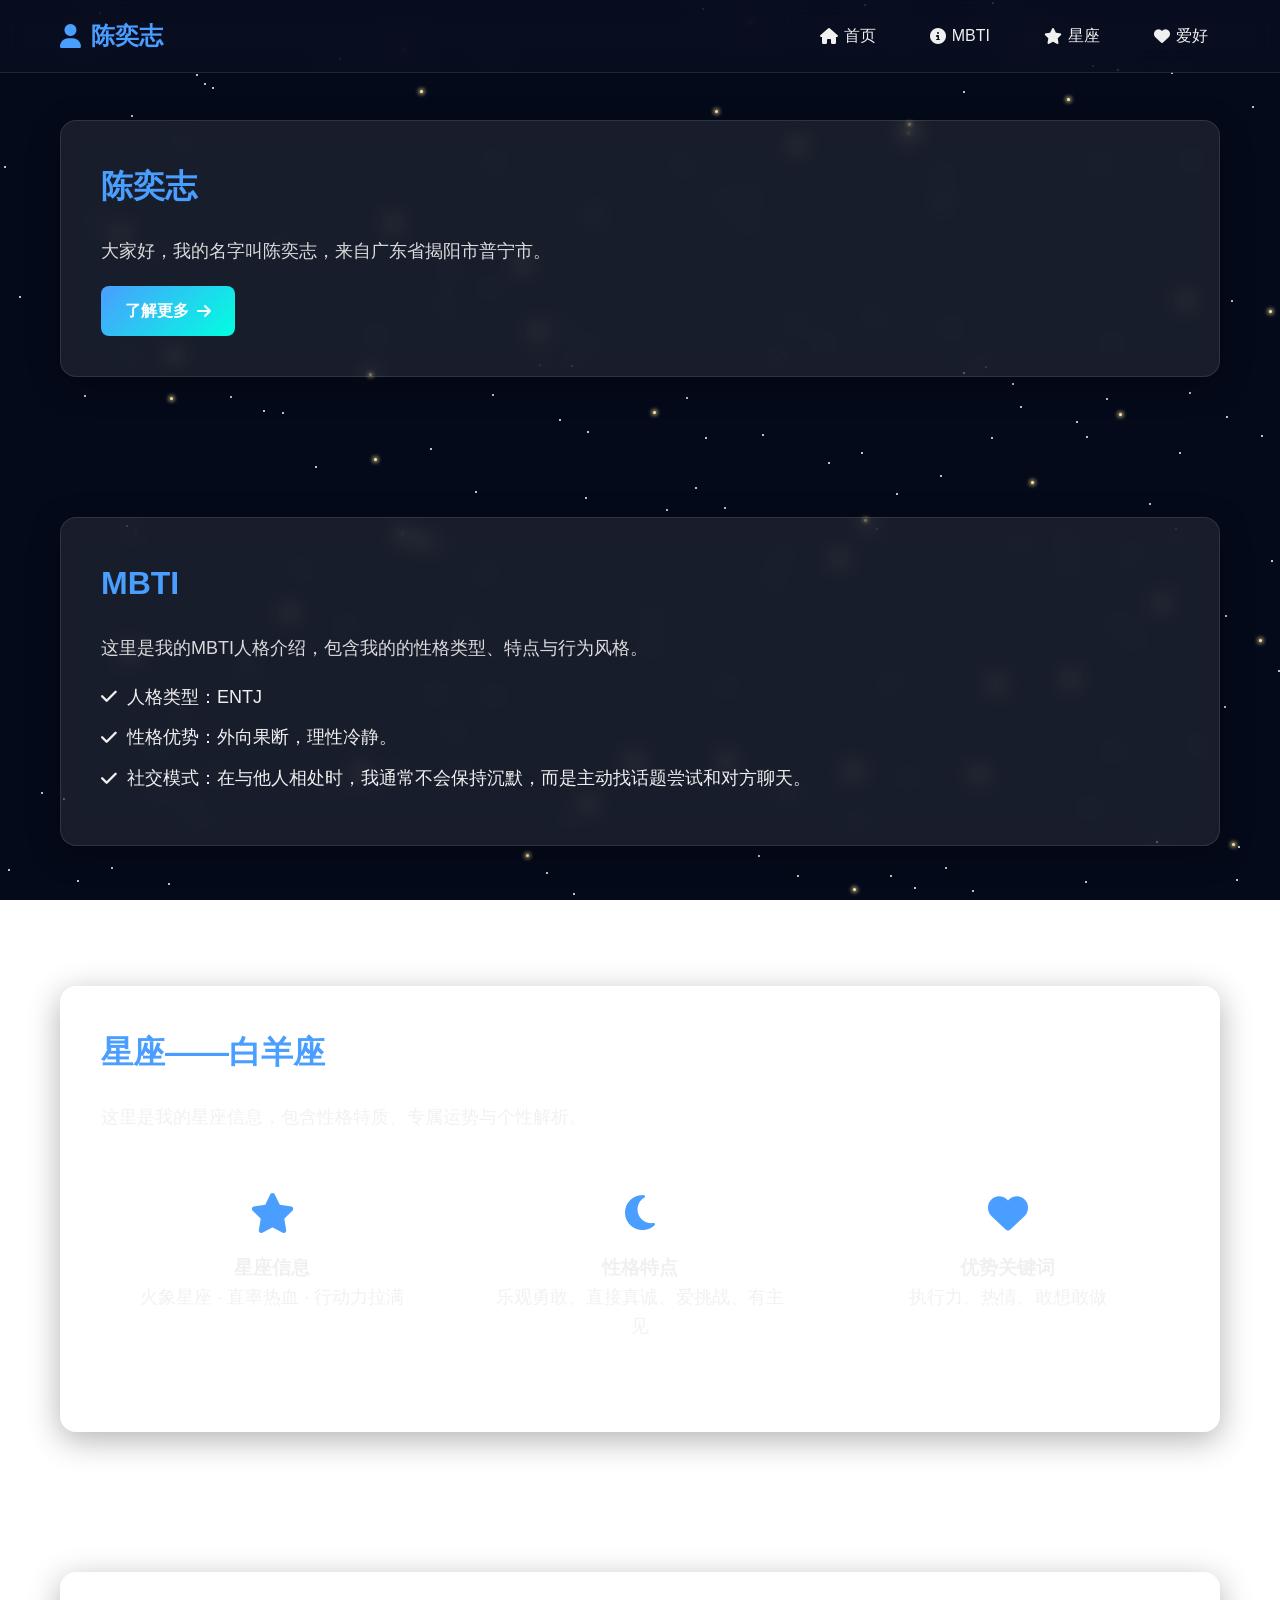
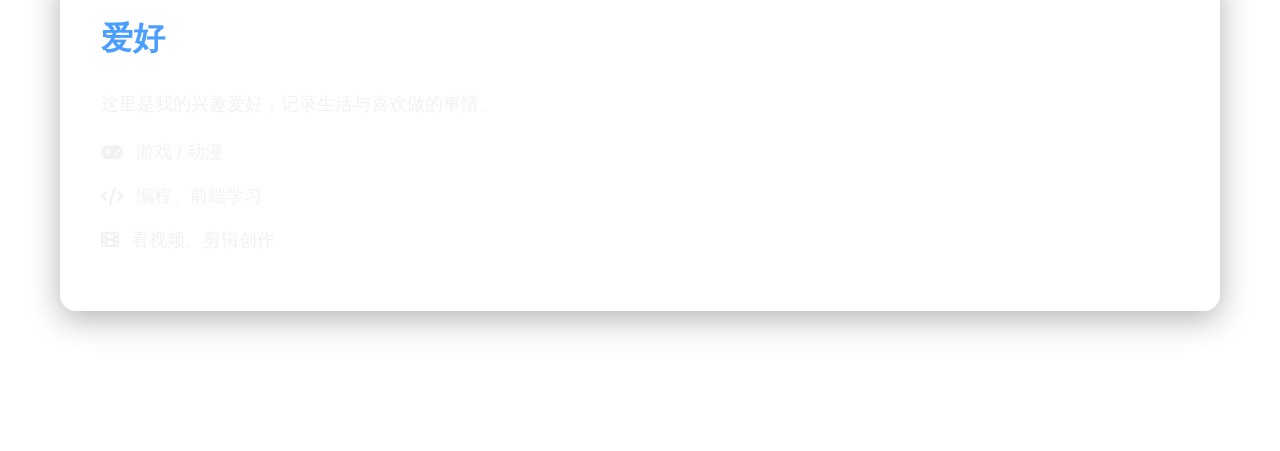
==== index.html @ 9e47779c "Add files via upload" ====
<!DOCTYPE html>
<html lang="zh-CN">
<head>
  <meta charset="UTF-8" />
  <meta name="viewport" content="width=device-width, initial-scale=1.0"/>
  <title>陈奕志的个人主页</title>
  <link rel="stylesheet" href="https://cdn.bootcdn.net/ajax/libs/font-awesome/6.4.0/css/all.min.css"/>
  <style>
    * {
      margin: 0;
      padding: 0;
      box-sizing: border-box;
    }
    :root {
      --primary-color: #4a9eff;
      --secondary-color: #00ffe0;
      --bg-dark: #050a1a;
      --card-bg: rgba(255, 255, 255, 0.08);
      --text-light: #f0f0f0;
      --shadow: 0 8px 32px rgba(0, 0, 0, 0.3);
    }
    html { scroll-behavior: smooth; }
    body {
      font-family: 'Segoe UI', Tahoma, Geneva, Verdana, sans-serif;
      color: var(--text-light);
      overflow-x: hidden;
      line-height: 1.6;
    }
    .stars-bg {
      position: fixed;
      top: 0;
      left: 0;
      width: 100vw;
      height: 100vh;
      background: var(--bg-dark);
      z-index: -1;
      overflow: hidden;
    }
    .star {
      position: absolute;
      width: 2px;
      height: 2px;
      background: #fff;
      border-radius: 50%;
      animation: twinkle 2s infinite ease-in-out;
    }
    @keyframes twinkle {
      0%,100%{opacity:0.3; transform:scale(1);}
      50%{opacity:1; transform:scale(1.2);}
    }
    .star.large {
      width: 3px;
      height: 3px;
      background: #ffe89e;
      box-shadow: 0 0 4px 1px #ffe89e;
    }
    .header {
      position: fixed;
      top: 0;
      width: 100%;
      background: rgba(10,15,35,0.6);
      backdrop-filter: blur(15px);
      border-bottom: 1px solid rgba(255,255,255,0.1);
      z-index: 100;
      padding: 15px 0;
      transition: top 0.3s ease;
    }
    .header.hide { top: -100px; }
    .header-container {
      max-width: 1200px;
      margin: 0 auto;
      padding: 0 20px;
      display: flex;
      justify-content: space-between;
      align-items: center;
    }
    .logo {
      font-size: 24px;
      font-weight: 700;
      color: var(--primary-color);
      display: flex;
      align-items: center;
      gap: 10px;
    }
    .nav {
      display: flex;
      gap: 30px;
    }
    .nav-link {
      color: var(--text-light);
      text-decoration: none;
      font-size: 16px;
      font-weight: 500;
      padding: 8px 12px;
      border-radius: 8px;
      transition: all 0.3s ease;
      display: flex;
      align-items: center;
      gap: 6px;
    }
    .nav-link:hover {
      background: rgba(74,158,255,0.1);
      color: var(--primary-color);
      transform: translateY(-2px);
    }
    .nav-link.active {
      background: rgba(74,158,255,0.15);
      color: var(--primary-color);
    }
    .main-content {
      max-width: 1200px;
      margin: 120px auto 50px;
      padding: 0 20px;
    }
    .content-section {
      margin-bottom: 140px;
      border-radius: 16px;
      background: var(--card-bg);
      backdrop-filter: blur(10px);
      border: 1px solid rgba(255,255,255,0.1);
      box-shadow: var(--shadow);
      overflow: hidden;
      transition: all 0.3s ease;
    }
    .content-section:hover {
      transform: translateY(-5px);
      box-shadow: 0 12px 40px rgba(0,0,0,0.4);
      border-color: rgba(74,158,255,0.3);
    }
    .section-content { padding: 40px; }
    .content-section h2 {
      font-size: 32px;
      margin-bottom: 25px;
      color: var(--primary-color);
    }
    .content-section p {
      font-size: 18px;
      margin-bottom: 20px;
      opacity: 0.9;
    }
    .btn {
      background: linear-gradient(135deg, var(--primary-color), var(--secondary-color));
      color: white;
      text-decoration: none;
      border: none;
      padding: 12px 24px;
      font-size: 16px;
      font-weight: 600;
      border-radius: 8px;
      display: inline-flex;
      align-items: center;
      gap: 8px;
      transition: all 0.3s ease;
    }
    .btn:hover {
      transform: translateY(-3px);
      box-shadow: 0 6px 20px rgba(74,158,255,0.5);
    }
    .feature-list {
      list-style: none;
      margin-top: 20px;
    }
    .feature-list li {
      font-size: 18px;
      margin: 12px 0;
      display: flex;
      align-items: center;
      gap: 10px;
    }
    .card-grid {
      display: grid;
      grid-template-columns: repeat(auto-fit, minmax(280px, 1fr));
      gap: 25px;
      margin-top: 30px;
    }
    .feature-card {
      background: rgba(255,255,255,0.05);
      border: 1px solid rgba(255,255,255,0.1);
      border-radius: 12px;
      padding: 30px 20px;
      text-align: center;
      transition: all 0.3s ease;
    }
    .feature-card:hover {
      background: rgba(74,158,255,0.1);
      transform: translateY(-5px);
      border-color: var(--primary-color);
    }
    .feature-card i {
      font-size: 40px;
      color: var(--primary-color);
      margin-bottom: 20px;
    }
    .contact-info p {
      display: flex;
      align-items: center;
      gap: 12px;
      margin: 15px 0;
      font-size: 18px;
    }
    @media (max-width:768px){
      .header-container{flex-direction:column;gap:15px;}
      .nav{gap:15px;flex-wrap:wrap;justify-content:center;}
      .section-content{padding:25px;}
    }
  </style>
</head>
<body>
  <div class="stars-bg"></div>
  <header class="header">
    <div class="header-container">
      <h1 class="logo"><i class="fas fa-user"></i> 陈奕志</h1>
      <nav class="nav">
        <a href="#section1" class="nav-link"><i class="fas fa-home"></i> 首页</a>
        <a href="#section2" class="nav-link"><i class="fas fa-info-circle"></i> MBTI</a>
        <a href="#section3" class="nav-link"><i class="fas fa-star"></i> 星座</a>
        <a href="#section4" class="nav-link"><i class="fas fa-heart"></i> 爱好</a>
      </nav>
    </div>
  </header>

  <!-- 主内容 -->
<main class="main-content">
  <section id="section1" class="content-section">
    <div class="section-content">
      <h2> 陈奕志</h2>
      <p>大家好，我的名字叫陈奕志，来自广东省揭阳市普宁市。</p>
      <a href="#section2" class="btn">了解更多 <i class="fas fa-arrow-right"></i></a>
    </div>
  </section>

  <section id="section2" class="content-section">
    <div class="section-content">
      <h2> MBTI</h2>
      <p>这里是我的MBTI人格介绍，包含我的的性格类型、特点与行为风格。</p>
      <ul class="feature-list">
        <li><i class="fas fa-check"></i> 人格类型：ENTJ</li>
        <li><i class="fas fa-check"></i> 性格优势：外向果断，理性冷静。</li>
        <li><i class="fas fa-check"></i> 社交模式：在与他人相处时，我通常不会保持沉默，而是主动找话题尝试和对方聊天。</li>
      </ul>
    </div>
  </section>

  <section id="section3" class="content-section">
    <div class="section-content">
      <h2> 星座——白羊座</h2>
      <p>这里是我的星座信息，包含性格特质、专属运势与个性解析。</p>
      <div class="card-grid">
        <div class="feature-card">
          <i class="fas fa-star"></i>
          <h3>星座信息</h3>
          <p>火象星座 · 直率热血 · 行动力拉满</p>
        </div>
        <div class="feature-card">
          <i class="fas fa-moon"></i>
          <h3>性格特点</h3>
          <p>乐观勇敢、直接真诚、爱挑战、有主见</p>
        </div>
        <div class="feature-card">
          <i class="fas fa-heart"></i>
          <h3>优势关键词</h3>
          <p>执行力、热情、敢想敢做</p>
        </div>
      </div>
    </div>
  </section>

  <section id="section4" class="content-section">
    <div class="section-content">
      <h2> 爱好</h2>
      <p>这里是我的兴趣爱好，记录生活与喜欢做的事情。</p>
      <div class="contact-info">
        <p><i class="fas fa-gamepad"></i> 游戏 / 动漫</p>
        <p><i class="fas fa-code"></i> 编程、前端学习</p>
        <p><i class="fas fa-film"></i> 看视频、剪辑创作</p>
      </div>
    </div>
  </section>
</main>

  <script>
    function createStars(){
      const s=document.querySelector('.stars-bg');
      for(let i=0;i<200;i++){
        const d=document.createElement('div');
        d.className='star'+(Math.random()>0.8?' large':'');
        d.style.left=Math.random()*100+'vw';
        d.style.top=Math.random()*100+'vh';
        d.style.animationDelay=Math.random()*2+'s';
        s.appendChild(d);
      }
    }
    let last=0;
    function toggleHeader(){
      const h=document.querySelector('.header');
      const y=window.scrollY;
      if(y<=10) h.classList.remove('hide');
      else if(y>last) h.classList.add('hide');
      else h.classList.remove('hide');
      last=y;
    }
    window.addEventListener('DOMContentLoaded',()=>{
      createStars();
    });
    window.addEventListener('scroll',toggleHeader);
  </script>
</body>
</html>
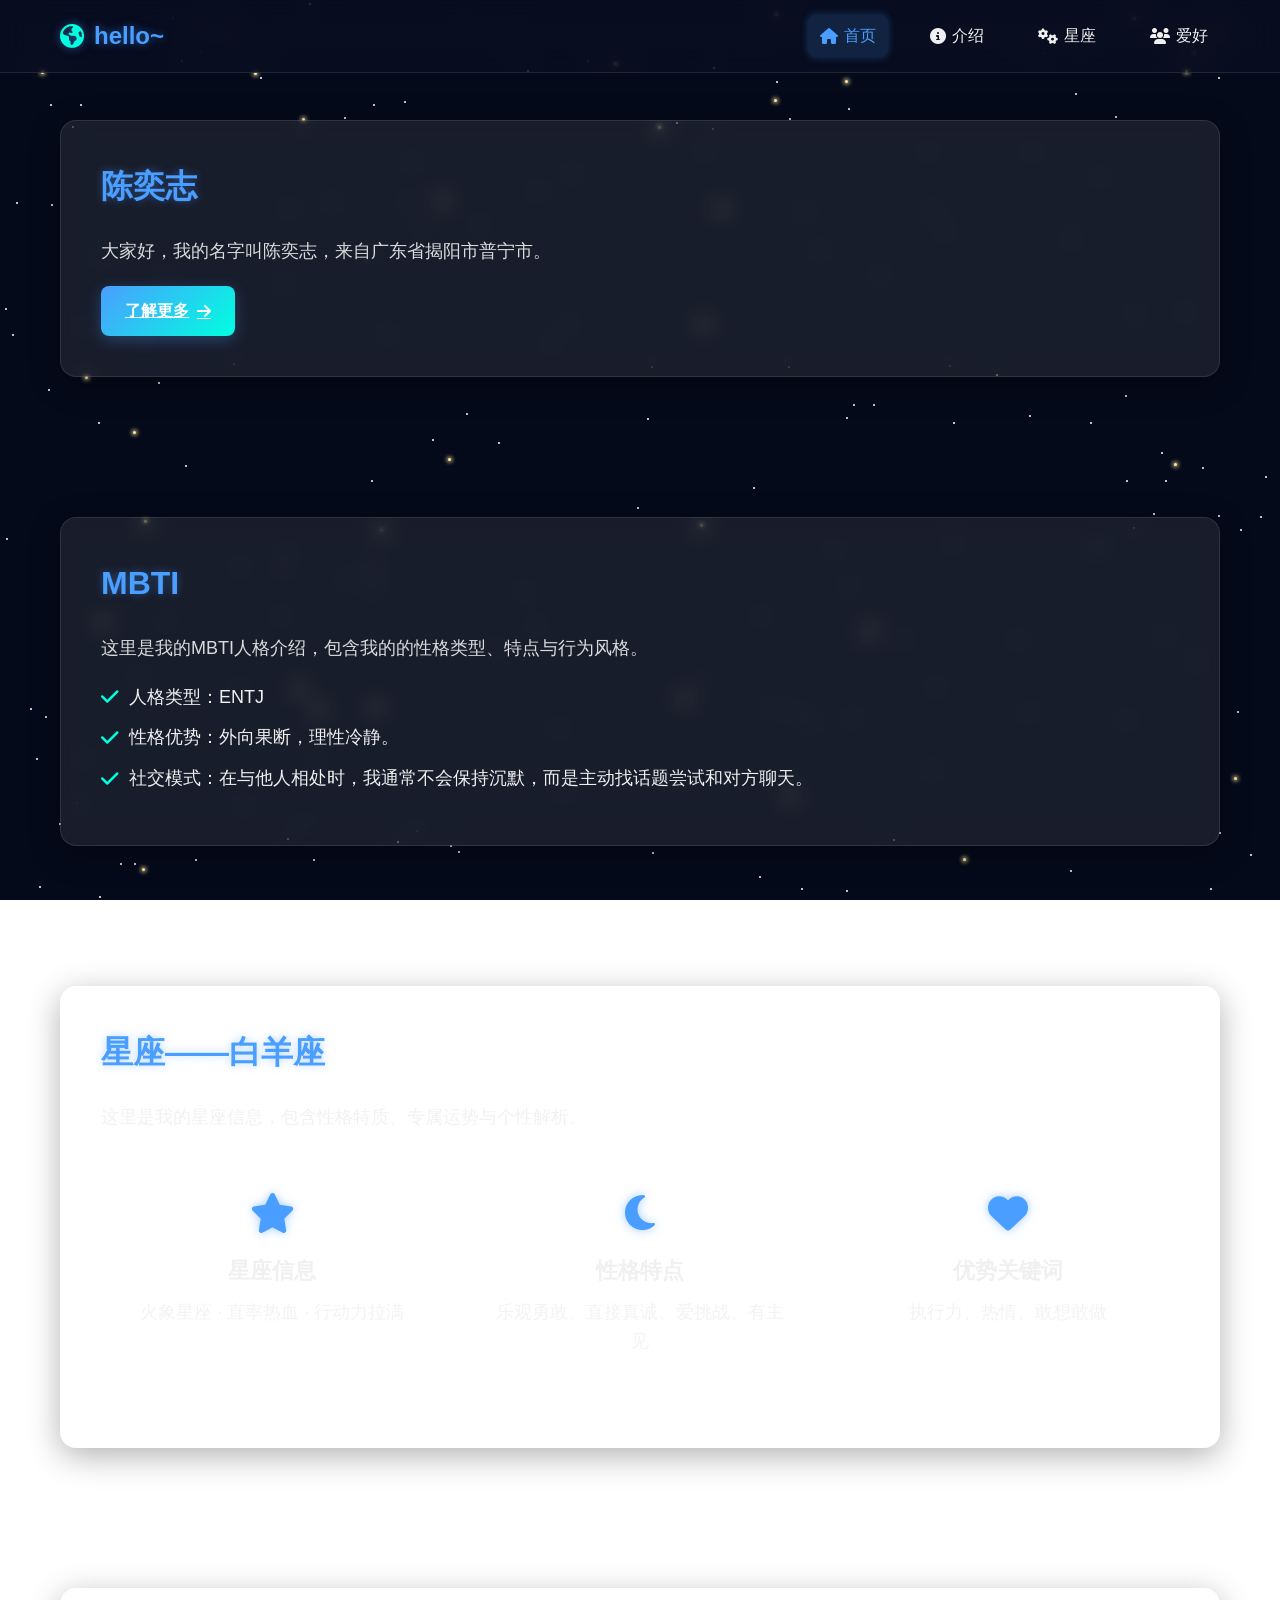
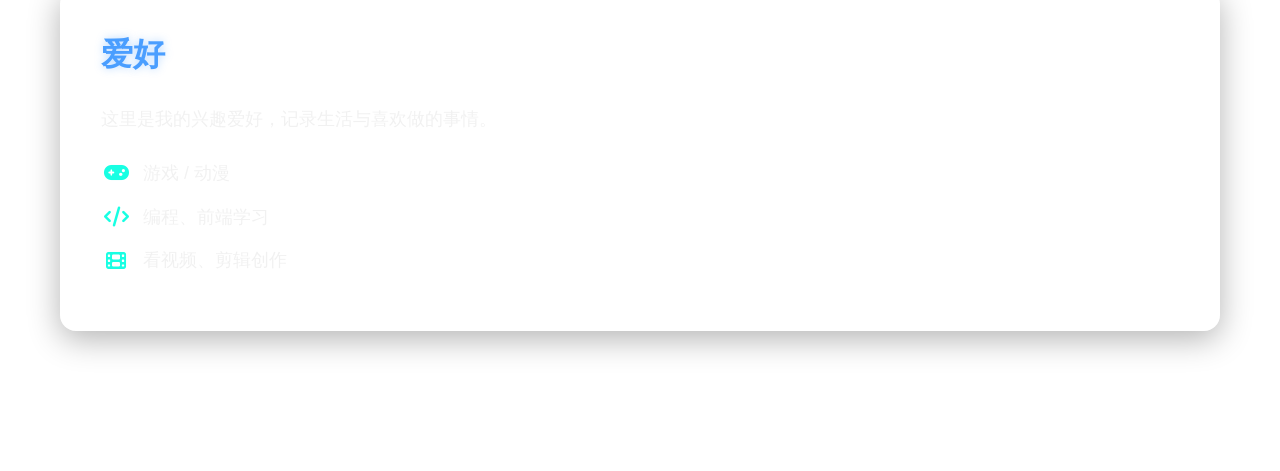
==== commit c1942be5: "Update index.html" ====
--- a/index.html
+++ b/index.html
@@ -1,220 +1,28 @@
 <!DOCTYPE html>
 <html lang="zh-CN">
 <head>
-  <meta charset="UTF-8" />
-  <meta name="viewport" content="width=device-width, initial-scale=1.0"/>
-  <title>陈奕志的个人主页</title>
-  <link rel="stylesheet" href="https://cdn.bootcdn.net/ajax/libs/font-awesome/6.4.0/css/all.min.css"/>
-  <style>
-    * {
-      margin: 0;
-      padding: 0;
-      box-sizing: border-box;
-    }
-    :root {
-      --primary-color: #4a9eff;
-      --secondary-color: #00ffe0;
-      --bg-dark: #050a1a;
-      --card-bg: rgba(255, 255, 255, 0.08);
-      --text-light: #f0f0f0;
-      --shadow: 0 8px 32px rgba(0, 0, 0, 0.3);
-    }
-    html { scroll-behavior: smooth; }
-    body {
-      font-family: 'Segoe UI', Tahoma, Geneva, Verdana, sans-serif;
-      color: var(--text-light);
-      overflow-x: hidden;
-      line-height: 1.6;
-    }
-    .stars-bg {
-      position: fixed;
-      top: 0;
-      left: 0;
-      width: 100vw;
-      height: 100vh;
-      background: var(--bg-dark);
-      z-index: -1;
-      overflow: hidden;
-    }
-    .star {
-      position: absolute;
-      width: 2px;
-      height: 2px;
-      background: #fff;
-      border-radius: 50%;
-      animation: twinkle 2s infinite ease-in-out;
-    }
-    @keyframes twinkle {
-      0%,100%{opacity:0.3; transform:scale(1);}
-      50%{opacity:1; transform:scale(1.2);}
-    }
-    .star.large {
-      width: 3px;
-      height: 3px;
-      background: #ffe89e;
-      box-shadow: 0 0 4px 1px #ffe89e;
-    }
-    .header {
-      position: fixed;
-      top: 0;
-      width: 100%;
-      background: rgba(10,15,35,0.6);
-      backdrop-filter: blur(15px);
-      border-bottom: 1px solid rgba(255,255,255,0.1);
-      z-index: 100;
-      padding: 15px 0;
-      transition: top 0.3s ease;
-    }
-    .header.hide { top: -100px; }
-    .header-container {
-      max-width: 1200px;
-      margin: 0 auto;
-      padding: 0 20px;
-      display: flex;
-      justify-content: space-between;
-      align-items: center;
-    }
-    .logo {
-      font-size: 24px;
-      font-weight: 700;
-      color: var(--primary-color);
-      display: flex;
-      align-items: center;
-      gap: 10px;
-    }
-    .nav {
-      display: flex;
-      gap: 30px;
-    }
-    .nav-link {
-      color: var(--text-light);
-      text-decoration: none;
-      font-size: 16px;
-      font-weight: 500;
-      padding: 8px 12px;
-      border-radius: 8px;
-      transition: all 0.3s ease;
-      display: flex;
-      align-items: center;
-      gap: 6px;
-    }
-    .nav-link:hover {
-      background: rgba(74,158,255,0.1);
-      color: var(--primary-color);
-      transform: translateY(-2px);
-    }
-    .nav-link.active {
-      background: rgba(74,158,255,0.15);
-      color: var(--primary-color);
-    }
-    .main-content {
-      max-width: 1200px;
-      margin: 120px auto 50px;
-      padding: 0 20px;
-    }
-    .content-section {
-      margin-bottom: 140px;
-      border-radius: 16px;
-      background: var(--card-bg);
-      backdrop-filter: blur(10px);
-      border: 1px solid rgba(255,255,255,0.1);
-      box-shadow: var(--shadow);
-      overflow: hidden;
-      transition: all 0.3s ease;
-    }
-    .content-section:hover {
-      transform: translateY(-5px);
-      box-shadow: 0 12px 40px rgba(0,0,0,0.4);
-      border-color: rgba(74,158,255,0.3);
-    }
-    .section-content { padding: 40px; }
-    .content-section h2 {
-      font-size: 32px;
-      margin-bottom: 25px;
-      color: var(--primary-color);
-    }
-    .content-section p {
-      font-size: 18px;
-      margin-bottom: 20px;
-      opacity: 0.9;
-    }
-    .btn {
-      background: linear-gradient(135deg, var(--primary-color), var(--secondary-color));
-      color: white;
-      text-decoration: none;
-      border: none;
-      padding: 12px 24px;
-      font-size: 16px;
-      font-weight: 600;
-      border-radius: 8px;
-      display: inline-flex;
-      align-items: center;
-      gap: 8px;
-      transition: all 0.3s ease;
-    }
-    .btn:hover {
-      transform: translateY(-3px);
-      box-shadow: 0 6px 20px rgba(74,158,255,0.5);
-    }
-    .feature-list {
-      list-style: none;
-      margin-top: 20px;
-    }
-    .feature-list li {
-      font-size: 18px;
-      margin: 12px 0;
-      display: flex;
-      align-items: center;
-      gap: 10px;
-    }
-    .card-grid {
-      display: grid;
-      grid-template-columns: repeat(auto-fit, minmax(280px, 1fr));
-      gap: 25px;
-      margin-top: 30px;
-    }
-    .feature-card {
-      background: rgba(255,255,255,0.05);
-      border: 1px solid rgba(255,255,255,0.1);
-      border-radius: 12px;
-      padding: 30px 20px;
-      text-align: center;
-      transition: all 0.3s ease;
-    }
-    .feature-card:hover {
-      background: rgba(74,158,255,0.1);
-      transform: translateY(-5px);
-      border-color: var(--primary-color);
-    }
-    .feature-card i {
-      font-size: 40px;
-      color: var(--primary-color);
-      margin-bottom: 20px;
-    }
-    .contact-info p {
-      display: flex;
-      align-items: center;
-      gap: 12px;
-      margin: 15px 0;
-      font-size: 18px;
-    }
-    @media (max-width:768px){
-      .header-container{flex-direction:column;gap:15px;}
-      .nav{gap:15px;flex-wrap:wrap;justify-content:center;}
-      .section-content{padding:25px;}
-    }
-  </style>
+  <meta charset="UTF-8">
+  <meta name="viewport" content="width=device-width, initial-scale=1.0">
+  <title>自我介绍</title>
+  <link rel="stylesheet" href="css/style.css">
+  <!-- 引入图标库，让导航更美观 -->
+  <link rel="stylesheet" href="https://cdn.bootcdn.net/ajax/libs/font-awesome/6.4.0/css/all.min.css">
 </head>
 <body>
+  <!-- 动态星空背景 -->
   <div class="stars-bg"></div>
+
+  <!-- 顶部导航 -->
   <header class="header">
     <div class="header-container">
-      <h1 class="logo"><i class="fas fa-user"></i> 陈奕志</h1>
+      <h1 class="logo">
+        <i class="fas fa-globe-americas"></i> hello~
+      </h1>
       <nav class="nav">
         <a href="#section1" class="nav-link"><i class="fas fa-home"></i> 首页</a>
-        <a href="#section2" class="nav-link"><i class="fas fa-info-circle"></i> MBTI</a>
-        <a href="#section3" class="nav-link"><i class="fas fa-star"></i> 星座</a>
-        <a href="#section4" class="nav-link"><i class="fas fa-heart"></i> 爱好</a>
+        <a href="#section2" class="nav-link"><i class="fas fa-info-circle"></i> 介绍</a>
+        <a href="#section3" class="nav-link"><i class="fas fa-cogs"></i> 星座</a>
+        <a href="#section4" class="nav-link"><i class="fas fa-users"></i> 爱好</a>
       </nav>
     </div>
   </header>
@@ -278,31 +86,8 @@
   </section>
 </main>
 
-  <script>
-    function createStars(){
-      const s=document.querySelector('.stars-bg');
-      for(let i=0;i<200;i++){
-        const d=document.createElement('div');
-        d.className='star'+(Math.random()>0.8?' large':'');
-        d.style.left=Math.random()*100+'vw';
-        d.style.top=Math.random()*100+'vh';
-        d.style.animationDelay=Math.random()*2+'s';
-        s.appendChild(d);
-      }
-    }
-    let last=0;
-    function toggleHeader(){
-      const h=document.querySelector('.header');
-      const y=window.scrollY;
-      if(y<=10) h.classList.remove('hide');
-      else if(y>last) h.classList.add('hide');
-      else h.classList.remove('hide');
-      last=y;
-    }
-    window.addEventListener('DOMContentLoaded',()=>{
-      createStars();
-    });
-    window.addEventListener('scroll',toggleHeader);
-  </script>
+
+  <script src="js/script.js"></script>
 </body>
 </html>
+
--- a/css/style.css
+++ b/css/style.css
@@ -0,0 +1,316 @@
+/* 全局重置与基础样式 */
+* {
+  margin: 0;
+  padding: 0;
+  box-sizing: border-box;
+}
+
+:root {
+  --primary-color: #4a9eff;
+  --secondary-color: #00ffe0;
+  --bg-dark: #050a1a;
+  --card-bg: rgba(255, 255, 255, 0.08);
+  --text-light: #f0f0f0;
+  --shadow: 0 8px 32px rgba(0, 0, 0, 0.3);
+}
+
+body {
+  font-family: 'Segoe UI', Tahoma, Geneva, Verdana, sans-serif;
+  color: var(--text-light);
+  overflow-x: hidden;
+  line-height: 1.6;
+}
+
+/* 🌟 动态星空背景核心样式 */
+.stars-bg {
+  position: fixed;
+  top: 0;
+  left: 0;
+  width: 100vw;
+  height: 100vh;
+  background: var(--bg-dark);
+  z-index: -1;
+  overflow: hidden;
+}
+
+/* 星星元素 - 动态生成 */
+.star {
+  position: absolute;
+  width: 2px;
+  height: 2px;
+  background: #fff;
+  border-radius: 50%;
+  animation: twinkle 2s infinite ease-in-out;
+}
+
+/* 星星闪烁动画 */
+@keyframes twinkle {
+  0%, 100% { opacity: 0.3; transform: scale(1); }
+  50% { opacity: 1; transform: scale(1.2); }
+}
+
+/* 大星星样式 */
+.star.large {
+  width: 3px;
+  height: 3px;
+  background: #ffe89e;
+  box-shadow: 0 0 4px 1px #ffe89e;
+}
+
+/* 顶部导航栏 - 玻璃拟态 */
+.header {
+  position: fixed;
+  top: 0;
+  width: 100%;
+  background: rgba(10, 15, 35, 0.6);
+  backdrop-filter: blur(15px);
+  -webkit-backdrop-filter: blur(15px);
+  border-bottom: 1px solid rgba(255, 255, 255, 0.1);
+  z-index: 100;
+  padding: 15px 0;
+  /* 新加下面三行 */
+  transition: top 0.3s ease;
+}
+/* 滚动时隐藏 */
+.header.hide {
+  top: -100px;
+}
+
+.header-container {
+  max-width: 1200px;
+  margin: 0 auto;
+  padding: 0 20px;
+  display: flex;
+  justify-content: space-between;
+  align-items: center;
+}
+
+.logo {
+  font-size: 24px;
+  font-weight: 700;
+  color: var(--primary-color);
+  display: flex;
+  align-items: center;
+  gap: 10px;
+  text-shadow: 0 0 10px rgba(74, 158, 255, 0.5);
+}
+
+.logo i {
+  color: var(--secondary-color);
+}
+
+.nav {
+  display: flex;
+  gap: 30px;
+}
+
+.nav-link {
+  color: var(--text-light);
+  text-decoration: none;
+  font-size: 16px;
+  font-weight: 500;
+  padding: 8px 12px;
+  border-radius: 8px;
+  transition: all 0.3s ease;
+  display: flex;
+  align-items: center;
+  gap: 6px;
+}
+
+.nav-link:hover {
+  background: rgba(74, 158, 255, 0.1);
+  color: var(--primary-color);
+  transform: translateY(-2px);
+}
+
+.nav-link.active {
+  background: rgba(74, 158, 255, 0.15);
+  color: var(--primary-color);
+  box-shadow: 0 0 8px rgba(74, 158, 255, 0.3);
+}
+
+/* 主内容区域 */
+.main-content {
+  max-width: 1200px;
+  margin: 120px auto 50px;
+  padding: 0 20px;
+}
+
+/* 内容板块 - 玻璃拟态卡片 */
+.content-section {
+  margin-bottom: 140px;
+  border-radius: 16px;
+  background: var(--card-bg);
+  backdrop-filter: blur(10px);
+  -webkit-backdrop-filter: blur(10px);
+  border: 1px solid rgba(255, 255, 255, 0.1);
+  box-shadow: var(--shadow);
+  overflow: hidden;
+  transition: all 0.3s ease;
+}
+
+.content-section:hover {
+  transform: translateY(-5px);
+  box-shadow: 0 12px 40px rgba(0, 0, 0, 0.4);
+  border-color: rgba(74, 158, 255, 0.3);
+}
+
+.section-content {
+  padding: 40px;
+}
+
+.content-section h2 {
+  font-size: 32px;
+  margin-bottom: 25px;
+  color: var(--primary-color);
+  display: flex;
+  align-items: center;
+  gap: 12px;
+  text-shadow: 0 0 8px rgba(74, 158, 255, 0.4);
+}
+
+.content-section h2 i {
+  color: var(--secondary-color);
+}
+
+.content-section p {
+  font-size: 18px;
+  margin-bottom: 20px;
+  opacity: 0.9;
+}
+
+/* 按钮样式 */
+.btn {
+  background: linear-gradient(135deg, var(--primary-color), var(--secondary-color));
+  color: white;
+  border: none;
+  padding: 12px 24px;
+  font-size: 16px;
+  font-weight: 600;
+  border-radius: 8px;
+  cursor: pointer;
+  transition: all 0.3s ease;
+  box-shadow: 0 4px 15px rgba(74, 158, 255, 0.3);
+  display: inline-flex;
+  align-items: center;
+  gap: 8px;
+}
+
+.btn:hover {
+  transform: translateY(-3px);
+  box-shadow: 0 6px 20px rgba(74, 158, 255, 0.5);
+}
+
+/* 特性列表 */
+.feature-list {
+  list-style: none;
+  margin-top: 20px;
+}
+
+.feature-list li {
+  font-size: 18px;
+  margin: 12px 0;
+  display: flex;
+  align-items: center;
+  gap: 10px;
+}
+
+.feature-list li i {
+  color: var(--secondary-color);
+  font-size: 20px;
+}
+
+/* 卡片网格 */
+.card-grid {
+  display: grid;
+  grid-template-columns: repeat(auto-fit, minmax(280px, 1fr));
+  gap: 25px;
+  margin-top: 30px;
+}
+
+.feature-card {
+  background: rgba(255, 255, 255, 0.05);
+  border: 1px solid rgba(255, 255, 255, 0.1);
+  border-radius: 12px;
+  padding: 30px 20px;
+  text-align: center;
+  transition: all 0.3s ease;
+}
+
+.feature-card:hover {
+  background: rgba(74, 158, 255, 0.1);
+  transform: translateY(-5px);
+  border-color: var(--primary-color);
+}
+
+.feature-card i {
+  font-size: 40px;
+  color: var(--primary-color);
+  margin-bottom: 20px;
+  text-shadow: 0 0 10px rgba(74, 158, 255, 0.5);
+}
+
+.feature-card h3 {
+  font-size: 22px;
+  margin-bottom: 10px;
+  color: var(--text-light);
+}
+
+.feature-card p {
+  opacity: 0.8;
+}
+
+/* 联系信息 */
+.contact-info {
+  margin-top: 25px;
+}
+
+.contact-info p {
+  display: flex;
+  align-items: center;
+  gap: 12px;
+  margin: 15px 0;
+  font-size: 18px;
+}
+
+.contact-info i {
+  color: var(--secondary-color);
+  font-size: 20px;
+  width: 30px;
+  text-align: center;
+}
+
+/* 平滑滚动 */
+html {
+  scroll-behavior: smooth;
+}
+
+/* 响应式适配 - 手机端 */
+@media (max-width: 768px) {
+  .header-container {
+    flex-direction: column;
+    gap: 15px;
+  }
+
+  .nav {
+    gap: 15px;
+    flex-wrap: wrap;
+    justify-content: center;
+  }
+
+  .main-content {
+    margin-top: 160px;
+  }
+
+  .section-content {
+    padding: 25px;
+  }
+
+  .content-section h2 {
+    font-size: 26px;
+  }
+
+  .card-grid {
+    grid-template-columns: 1fr;
+  }
+}
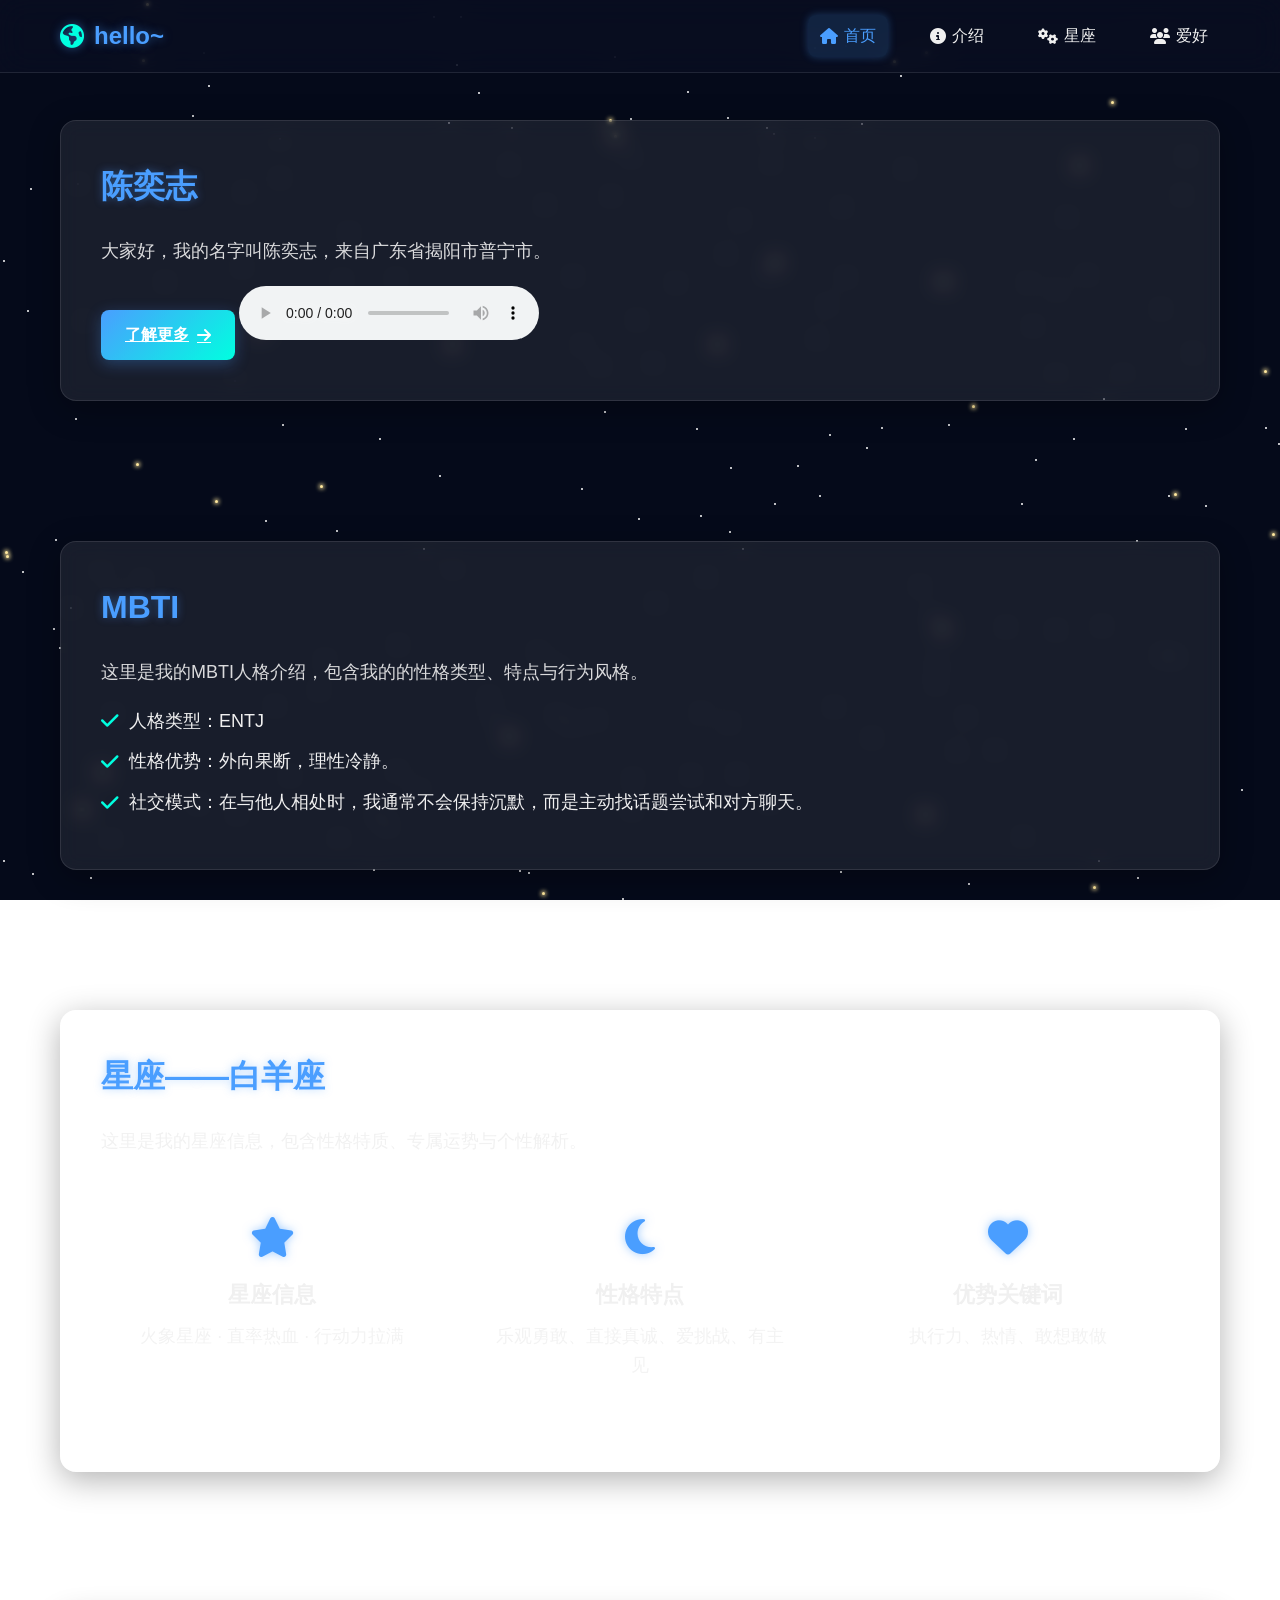
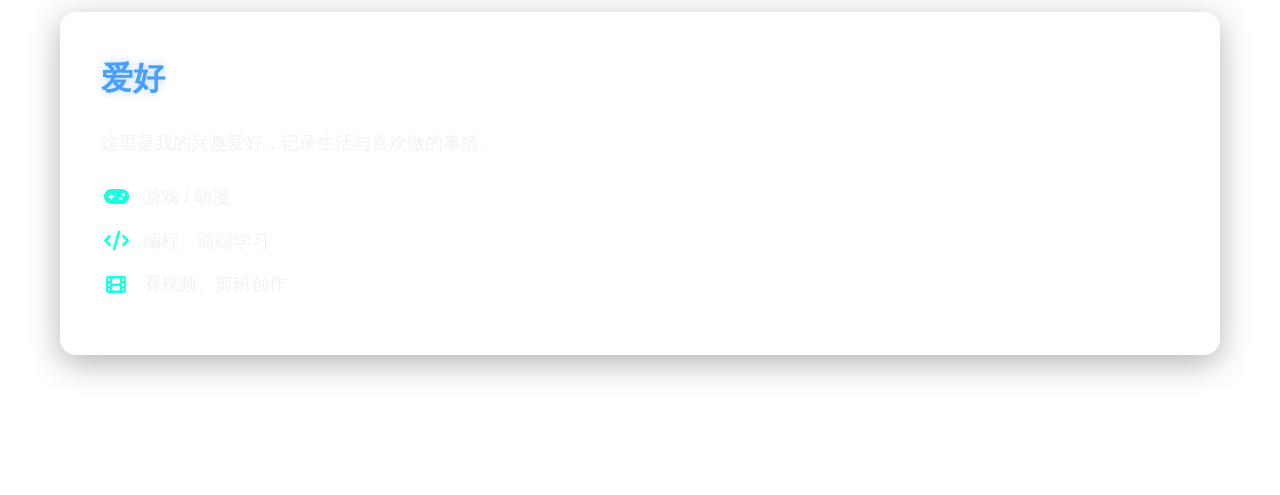
==== commit 9aae396e: "Update index.html" ====
--- a/index.html
+++ b/index.html
@@ -34,6 +34,7 @@
       <h2> 陈奕志</h2>
       <p>大家好，我的名字叫陈奕志，来自广东省揭阳市普宁市。</p>
       <a href="#section2" class="btn">了解更多 <i class="fas fa-arrow-right"></i></a>
+      <audio src="https://music.163.com/song/media/outer/url?id=39227633.mp3" controls loop>
     </div>
   </section>
 
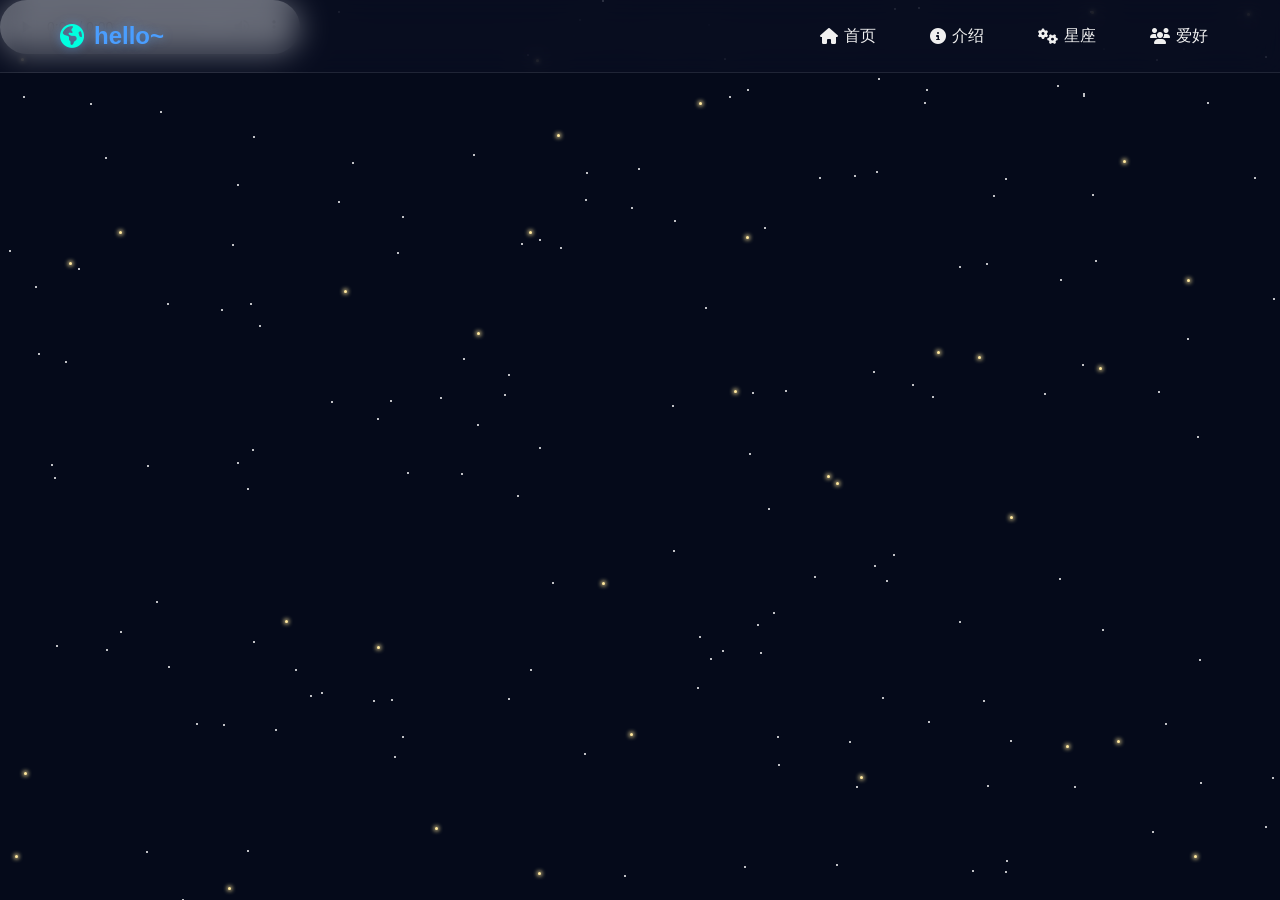
==== commit cb23630d: "Update index.html" ====
--- a/index.html
+++ b/index.html
@@ -26,7 +26,7 @@
       </nav>
     </div>
   </header>
-
+<audio src="https://music.163.com/song/media/outer/url?id=39227633.mp3" controls loop>
   <!-- 主内容 -->
 <main class="main-content">
   <section id="section1" class="content-section">
@@ -34,7 +34,7 @@
       <h2> 陈奕志</h2>
       <p>大家好，我的名字叫陈奕志，来自广东省揭阳市普宁市。</p>
       <a href="#section2" class="btn">了解更多 <i class="fas fa-arrow-right"></i></a>
-      <audio src="https://music.163.com/song/media/outer/url?id=39227633.mp3" controls loop>
+      
     </div>
   </section>
 
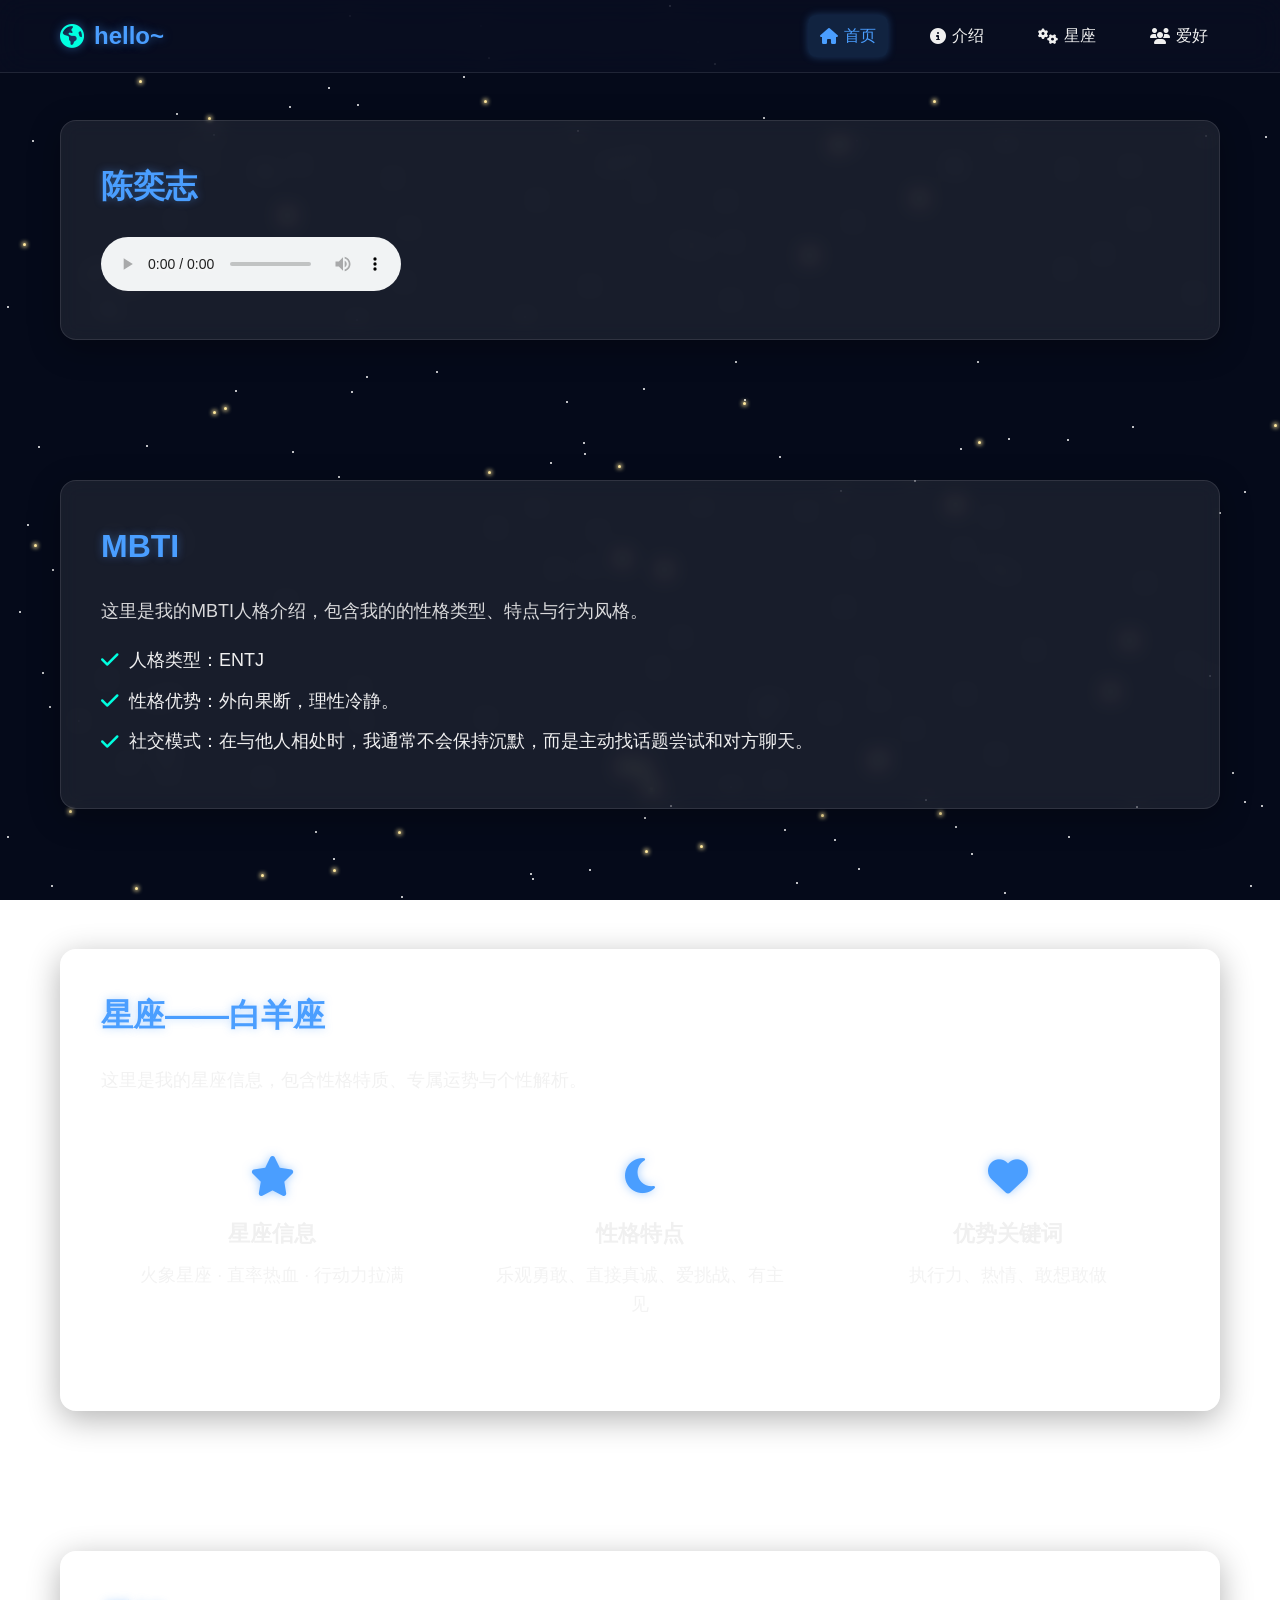
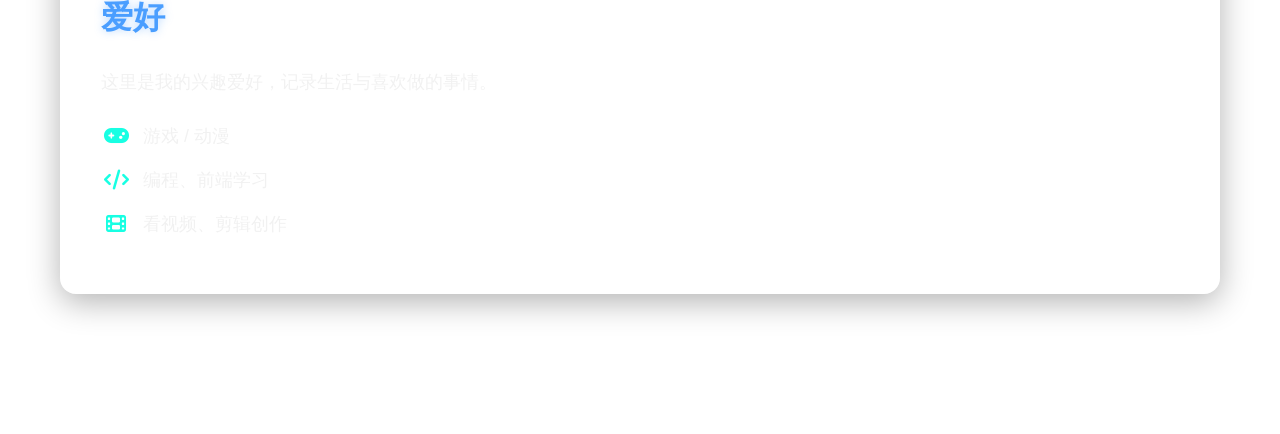
==== commit 56c81cf5: "Update index.html" ====
--- a/index.html
+++ b/index.html
@@ -26,15 +26,15 @@
       </nav>
     </div>
   </header>
-<audio src="https://music.163.com/song/media/outer/url?id=39227633.mp3" controls loop>
+
   <!-- 主内容 -->
 <main class="main-content">
   <section id="section1" class="content-section">
     <div class="section-content">
       <h2> 陈奕志</h2>
+      <audio src="https://music.163.com/song/media/outer/url?id=39227633.mp3" controls loop>
       <p>大家好，我的名字叫陈奕志，来自广东省揭阳市普宁市。</p>
       <a href="#section2" class="btn">了解更多 <i class="fas fa-arrow-right"></i></a>
-      
     </div>
   </section>
 
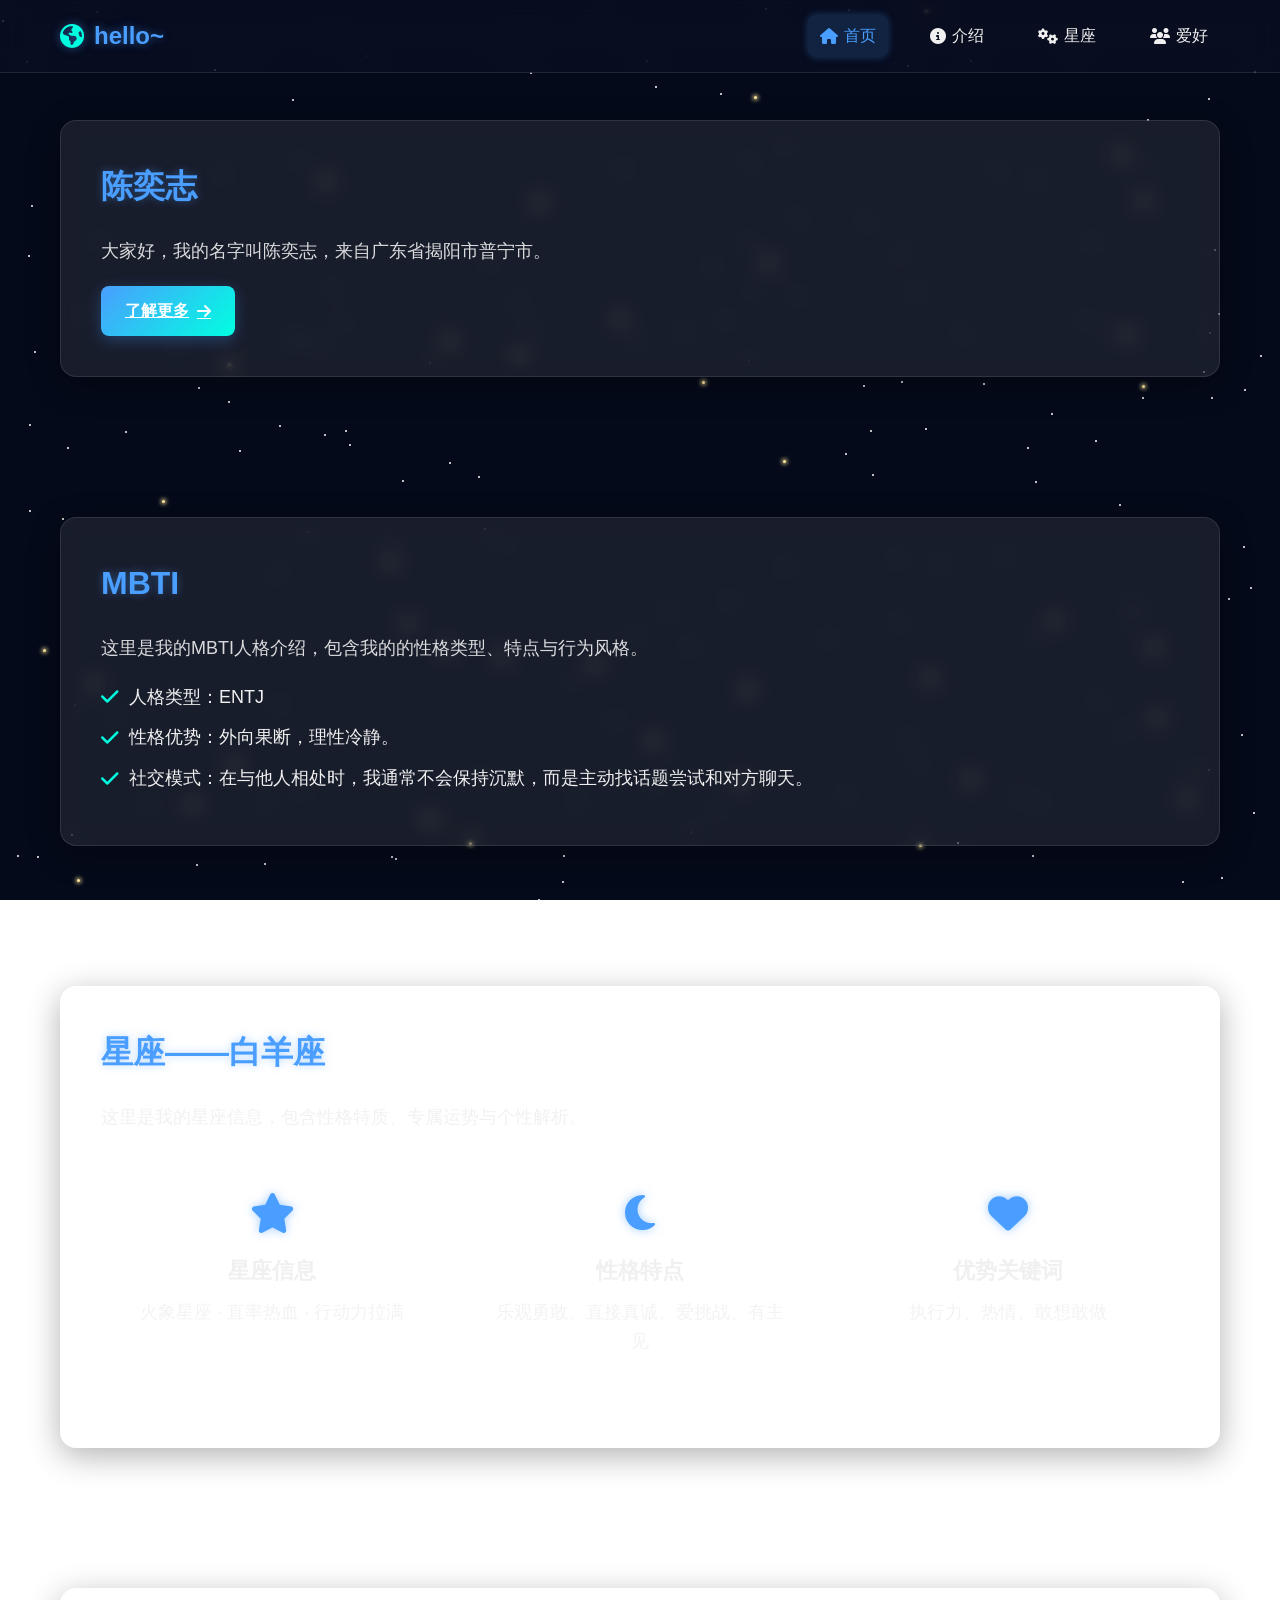
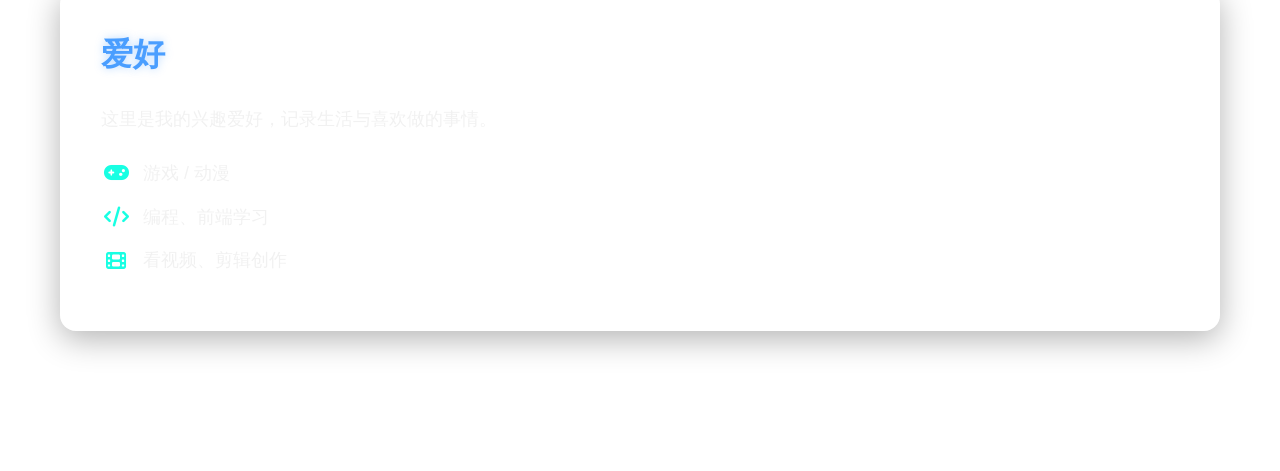
==== commit 28de8ee0: "Update index.html" ====
--- a/index.html
+++ b/index.html
@@ -32,7 +32,6 @@
   <section id="section1" class="content-section">
     <div class="section-content">
       <h2> 陈奕志</h2>
-      <audio src="https://music.163.com/song/media/outer/url?id=39227633.mp3" controls loop>
       <p>大家好，我的名字叫陈奕志，来自广东省揭阳市普宁市。</p>
       <a href="#section2" class="btn">了解更多 <i class="fas fa-arrow-right"></i></a>
     </div>
